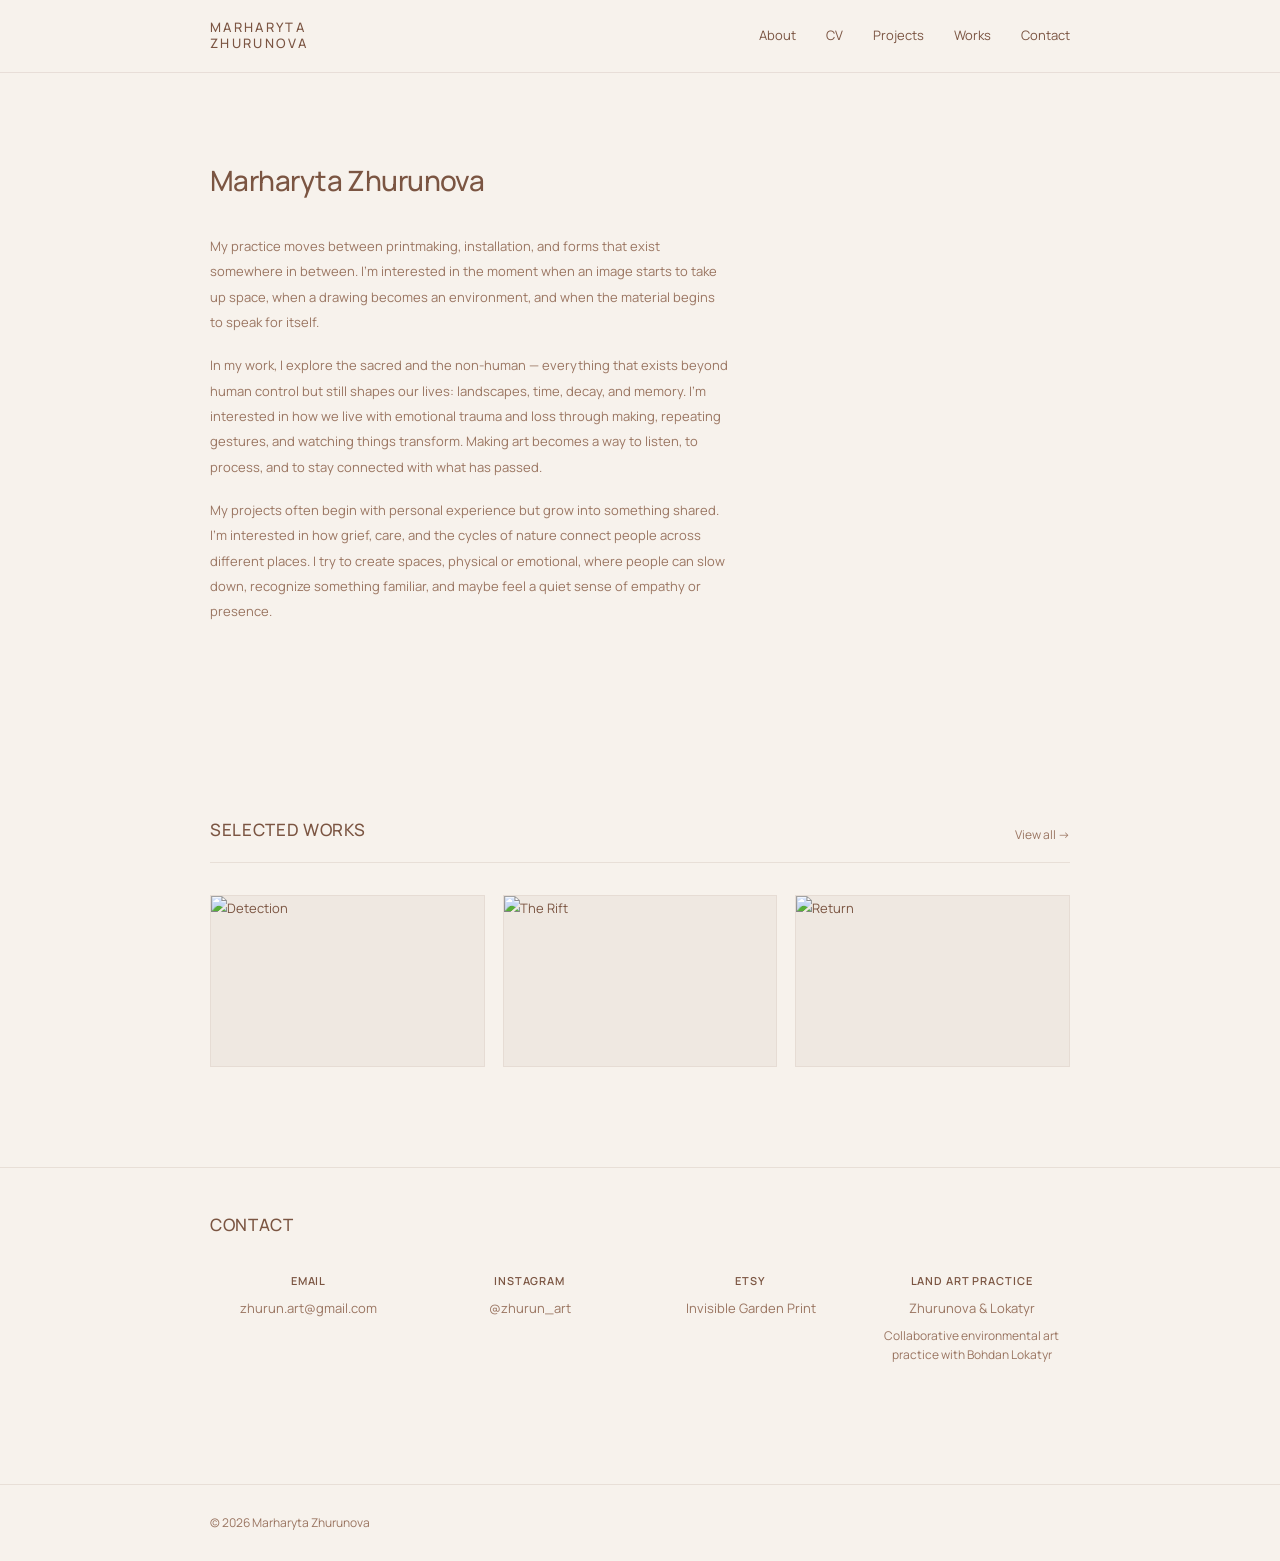
==== index.html @ 7015b807 "Update index.html" ====
<!DOCTYPE html>
<html lang="en">

<head>

    <meta charset="UTF-8">
    <meta name="viewport" content="width=device-width, initial-scale=1.0">

    <title>Marharyta Zhurunova</title>

    <meta name="description"
        content="Portfolio of Ukrainian artist Marharyta Zhurunova. Printmaking.">

    <link rel="preconnect" href="https://fonts.googleapis.com">

    <link rel="preconnect" href="https://fonts.gstatic.com" crossorigin>

    <link href="https://fonts.googleapis.com/css2?family=Cormorant+Garamond:wght@300;400;500;600&family=Manrope:wght@300;400;500;600&display=swap"
        rel="stylesheet">
<link rel="apple-touch-icon" sizes="180x180" href="apple-touch-icon.png">
<link rel="icon" type="image/png" sizes="32x32" href="favicon-32x32.png">
<link rel="icon" type="image/png" sizes="16x16" href="favicon-16x16.png">
<link rel="icon" href="favicon.ico">
<link rel="manifest" href="site.webmanifest">
    <link rel="stylesheet" href="assets/css/style.css">

</head>

<body>


<header class="site-header">

    <div class="container header-container">

        <a href="index.html" class="logo">
            <span class="logo-name">
                MARHARYTA<br>
                ZHURUNOVA
            </span>
        </a>

        <nav class="navigation">

            <a href="index.html" class="nav-link">About</a>
            <a href="cv.html" class="nav-link">CV</a>
            <a href="portfolio.html" class="nav-link">Projects</a>
            <a href="works.html" class="nav-link">Works</a>
            <a href="index.html#contact" class="nav-link">Contact</a>

        </nav>

    </div>

</header>





<main>




<section class="hero">

    <div class="container">

        <div class="hero-content narrow">

            <h1>Marharyta Zhurunova</h1>

            <p>
                My practice moves between printmaking, installation, and forms that exist somewhere in between. I’m interested in the moment when an image starts to take up space, when a drawing becomes an environment, and when the material begins to speak for itself.
            </p>

            <p>
                In my work, I explore the sacred and the non-human — everything that exists beyond human control but still shapes our lives: landscapes, time, decay, and memory. I’m interested in how we live with emotional trauma and loss through making, repeating gestures, and watching things transform. Making art becomes a way to listen, to process, and to stay connected with what has passed.
            </p>

            <p>
                My projects often begin with personal experience but grow into something shared. I’m interested in how grief, care, and the cycles of nature connect people across different places. I try to create spaces, physical or emotional, where people can slow down, recognize something familiar, and maybe feel a quiet sense of empathy or presence.
            </p>

        </div>

    </div>

</section>





<section class="selected-works">

<div class="container">

<div class="section-title">

<h2>

Selected Works

</h2>

<a href="portfolio.html">

View all →

</a>

</div>




<div class="works-grid">

    <a href="projects/detection.html" class="work-card">

        <img src="assets/images/projects/detection/cover.jpg" alt="Detection">

        <div class="overlay">

            <h3>Detection</h3>

            <span>2024</span>

        </div>

    </a>

    <a href="projects/rift.html" class="work-card">

        <img src="assets/images/projects/rift/cover.jpg" alt="The Rift">

        <div class="overlay">

            <h3>The Rift</h3>

            <span>2022</span>

        </div>

    </a>

    <a href="projects/return.html" class="work-card">

        <img src="assets/images/projects/return/cover.jpg" alt="Return">

        <div class="overlay">

            <h3>Return</h3>

            <span>2019</span>

        </div>

    </a>

</div>

</section>





<section id="contact" class="contact">

    <div class="container">

        <h2>Contact</h2>

        <div class="contact-grid">

            <div>

                <h3>Email</h3>

                <a href="mailto:zhurun.art@gmail.com">
                    zhurun.art@gmail.com
                </a>

            </div>

            <div>

                <h3>Instagram</h3>

                <a href="https://instagram.com/zhurun_art"
                   target="_blank"
                   rel="noopener">
                    @zhurun_art
                </a>

            </div>

            <div>

                <h3>Etsy</h3>

                <a href="https://invisiblegardenprint.etsy.com"
                   target="_blank"
                   rel="noopener">
                    Invisible Garden Print
                </a>

            </div>

            <div>

                <h3>Land art practice</h3>

                <a href="https://zhurlok.com"
                   target="_blank"
                   rel="noopener">
                    Zhurunova & Lokatyr
                </a>

                <p class="contact-note">
                    Collaborative environmental art practice with Bohdan Lokatyr
                </p>

            </div>

        </div>

    </div>

</section>





</main>





<footer>

<div class="container footer-container">

<p>

© 2026 Marharyta Zhurunova

</p>

</div>

</footer>





<script src="assets/js/main.js"></script>

</body>

</html>
---- assets/css/style.css ----
/* ===========================================================
   MARHARYTA ZHURUNOVA
   PART 1
   RESET / TYPOGRAPHY / HEADER / INTRO
=========================================================== */


/* ================= VARIABLES ================= */

:root{

    --bg:#F7F2EC;

    --surface:#F1EAE3;

    --text:#7B5542;

    --text-light:#9A7561;

    --line:rgba(123,85,66,.12);

    --container:860px;

    --text-width:560px;

    --transition:.25s ease;

}



/* ================= RESET ================= */

*{

    margin:0;

    padding:0;

    box-sizing:border-box;

}

html{

    scroll-behavior:smooth;

}

body{

    background:var(--bg);

    color:var(--text);

    font-family:"Manrope",sans-serif;

    font-size:13px;

    font-weight:400;

    line-height:1.95;

    -webkit-font-smoothing:antialiased;

    text-rendering:optimizeLegibility;

}

img{

    display:block;

    width:100%;

}

a{

    color:inherit;

    text-decoration:none;

    transition:var(--transition);

}

a:hover{

    opacity:.75;

}

::selection{

    background:#c6ab98;

    color:white;

}



/* ================= LAYOUT ================= */

.container{

    width:min(92%,var(--container));

    margin:auto;

}

.narrow{

    max-width:var(--text-width);

}



/* ================= TYPOGRAPHY ================= */

h1,

h2,

h3,

h4{

    font-family:"Manrope",sans-serif;

    font-weight:500;

    color:var(--text);

}

h1{

    font-size:28px;

    line-height:1.25;

    letter-spacing:-.02em;

    margin-bottom:32px;

}

h2{

    font-size:17px;

    font-weight:500;

    letter-spacing:.04em;

    text-transform:uppercase;

    margin-bottom:26px;

}

h3{

    font-size:14px;

    font-weight:500;

    margin-bottom:10px;

}

p{

    color:var(--text-light);

    margin-bottom:18px;

    max-width:560px;

}



/* ================= HEADER ================= */

.site-header{

    position:sticky;

    top:0;

    z-index:100;

    background:rgba(247,242,236,.95);

    backdrop-filter:blur(10px);

    border-bottom:1px solid var(--line);

}

.header-container{

    display:flex;

    justify-content:space-between;

    align-items:center;

    height:72px;

}

.logo{

    display:flex;

    flex-direction:column;

    justify-content:center;

    font-size:13px;

    font-weight:500;

    line-height:1.2;

    letter-spacing:.18em;

    text-transform:uppercase;

    color:var(--text);

}

.navigation{

    display:flex;

    gap:30px;

}

.navigation a{

    position:relative;

    font-size:13px;

    color:var(--text);

}

.navigation a.active::after{

    content:"";

    position:absolute;

    left:0;

    bottom:-8px;

    width:100%;

    height:1px;

    background:var(--text);

}



/* ================= INTRO ================= */

.hero{

    padding:90px 0 80px;

}

.hero-content{

    max-width:560px;

}

.hero-content h1{

    margin-bottom:36px;

}

.hero-content p{

    max-width:520px;

}



/* ================= SECTION TITLE ================= */

.section-title{

    display:flex;

    justify-content:space-between;

    align-items:flex-end;

    border-bottom:1px solid var(--line);

    padding-bottom:16px;

    margin-bottom:32px;

}

.section-title h2{

    margin:0;

}

.section-title a{

    font-size:12px;

    color:var(--text-light);

}

.section-title a:hover{

    color:var(--text);

}



/* ================= SPACING ================= */

section{

    margin-bottom:90px;

}
/* ===========================================================
   PART 2
   PORTFOLIO / PROJECTS / GALLERY
=========================================================== */



/* =========================
   SELECTED WORKS
========================= */

.selected-works{

    margin-bottom:100px;

}

.works-grid{

    display:grid;

    grid-template-columns:repeat(3,1fr);

    gap:18px;

}

.work-card{

    position:relative;

    display:block;

    overflow:hidden;

    background:#ece5de;

    border:1px solid rgba(123,85,66,.08);

}

.work-card img{

    width:100%;

    aspect-ratio:16/10;

    object-fit:cover;

    transition:.35s ease;

}

.work-card:hover img{

    transform:scale(1.015);

}



/* =========================
   HOVER
========================= */

.overlay{

    position:absolute;

    inset:0;

    background:rgba(247,242,236,.82);

    display:flex;

    flex-direction:column;

    justify-content:center;

    align-items:center;

    opacity:0;

    transition:.25s ease;

}

.work-card:hover .overlay{

    opacity:1;

}

.overlay h3{

    font-size:15px;

    font-weight:500;

    color:var(--text);

    margin-bottom:6px;

    letter-spacing:.02em;

}

.overlay span{

    font-size:11px;

    color:var(--text-light);

    letter-spacing:.12em;

    text-transform:uppercase;

}



/* =========================
   PORTFOLIO PAGE
========================= */

.portfolio{

    padding-top:20px;

}

.portfolio-grid{

    display:grid;

    grid-template-columns:repeat(2,1fr);

    gap:18px;

}



/* =========================
   PROJECT
========================= */

.project{

    padding-top:20px;

}

.project-header{

    max-width:560px;

    margin:0 auto 34px;

}

.project-text{

    max-width:560px;

    margin:0 auto 60px;

}

.project-title{

    font-size:24px;

    font-weight:500;

    margin-bottom:8px;

}

.project-year{

    font-size:12px;

    color:var(--text-light);

    margin-bottom:24px;

}

.project-description{

    color:var(--text-light);

}



/* =========================
   COVER IMAGE
========================= */

.project-cover{

    max-width:860px;

    margin:0 auto 50px;

}

.project-cover img{

    width:100%;

    display:block;

}



/* =========================
   GALLERY
========================= */

.gallery{

    display:grid;

    grid-template-columns:repeat(3,1fr);

    gap:14px;

}

.gallery img{

    width:100%;

    aspect-ratio:4/3;

    object-fit:cover;

    cursor:pointer;

    transition:.2s ease;

}

.gallery img:hover{

    opacity:.78;

}



/* =========================
   LIGHTBOX
========================= */

.lightbox{

    position:fixed;

    inset:0;

    background:rgba(255,252,248,.96);

    display:flex;

    justify-content:center;

    align-items:center;

    opacity:0;

    visibility:hidden;

    transition:.25s ease;

    z-index:999;

}

.lightbox.active{

    opacity:1;

    visibility:visible;

}

.lightbox img{

    max-width:90vw;

    max-height:90vh;

    object-fit:contain;

}

.lightbox-close{

    position:absolute;

    top:28px;

    right:34px;

    font-size:26px;

    font-weight:300;

    color:var(--text);

    cursor:pointer;

}

.lightbox-prev,

.lightbox-next{

    position:absolute;

    top:50%;

    transform:translateY(-50%);

    width:42px;

    height:42px;

    display:flex;

    justify-content:center;

    align-items:center;

    cursor:pointer;

    color:var(--text);

    font-size:22px;

    user-select:none;

}

.lightbox-prev{

    left:24px;

}

.lightbox-next{

    right:24px;

}
/* ===========================================================
   PART 3
   CONTACT / CV / FOOTER / RESPONSIVE
=========================================================== */


/* =========================
   CONTACT
========================= */

.contact{

    border-top:1px solid var(--line);

    padding:40px 0 30px;

}

.contact .container{

    max-width:860px;

}

.contact h2{

    margin-bottom:28px;

    text-align:left;

}

.contact-grid{

    display:grid;

    grid-template-columns:repeat(4,1fr);

    gap:24px;

    align-items:start;

}

.contact-grid > div{

    display:flex;

    flex-direction:column;

    align-items:center;

    text-align:center;

}

.contact h3{

    font-size:11px;

    font-weight:600;

    text-transform:uppercase;

    letter-spacing:.08em;

    margin-bottom:8px;

    color:var(--text);

}

.contact a{

    display:block;

    color:var(--text-light);

    font-size:13px;

    line-height:1.45;

}

.contact a:hover{

    color:var(--text);

}

.contact-note{

    margin-top:4px;

    font-size:11px;

    line-height:1.45;

    color:var(--text-light);

    max-width:180px;

}

/* =========================
   CV
========================= */

.cv{

    padding-top:20px;

}

.cv .container{

    max-width:560px;

}

.cv h1{

    margin-bottom:42px;

}

.cv h2{

    margin-top:58px;

    margin-bottom:18px;

}

.cv p{

    margin-bottom:18px;

}

.cv ul{

    list-style:none;

    margin:0;

    padding:0;

}

.cv li{

    padding:11px 0;

    border-bottom:1px solid rgba(123,85,66,.08);

    color:var(--text-light);

}

.cv strong{

    color:var(--text);

    font-weight:600;

}



/* =========================
   FOOTER
========================= */

footer{

    margin-top:90px;

    border-top:1px solid var(--line);

}

.footer-container{

    display:flex;

    justify-content:space-between;

    align-items:center;

    padding:26px 0;

}

.footer-container p{

    margin:0;

    font-size:12px;

    color:var(--text-light);

}



/* =========================
   ANIMATION
========================= */

.hero,

.selected-works,

.portfolio,

.project,

.cv,

.contact{

    animation:fade .35s ease;

}

@keyframes fade{

    from{

        opacity:0;

        transform:translateY(8px);

    }

    to{

        opacity:1;

        transform:none;

    }

}



/* =========================
   FORM ELEMENTS
========================= */

input,

textarea,

button{

    font:inherit;

}

button{

    cursor:pointer;

}



/* =========================
   MOBILE
========================= */

@media (max-width:900px){

.container{

    width:92%;

}



/* ---------- header ---------- */

.site-header{

    position:relative;

}

.header-container{

    flex-direction:column;

    align-items:flex-start;

    justify-content:center;

    height:auto;

    padding:24px 0;

    gap:18px;

}

.navigation{

    gap:20px;

    flex-wrap:wrap;

}



/* ---------- intro ---------- */

.hero{

    padding:55px 0;

}

.hero-content{

    max-width:100%;

}



/* ---------- works ---------- */

.works-grid{

    grid-template-columns:1fr;

    gap:16px;

}

.portfolio-grid{

    grid-template-columns:1fr;

}



/* ---------- gallery ---------- */

.gallery{

    grid-template-columns:repeat(2,1fr);

}



/* ---------- contact ---------- */

.contact-grid{

    grid-template-columns:1fr;

    gap:34px;

}



/* ---------- typography ---------- */

h1{

    font-size:24px;

}

h2{

    font-size:16px;

}

body{

    font-size:13px;

}

}



/* =========================
   SMALL PHONES
========================= */

@media (max-width:600px){

.container{

    width:90%;

}

.navigation{

    gap:14px;

}

.navigation a{

    font-size:12px;

}

.logo{

    font-size:12px;

}

.hero{

    padding:42px 0;

}

h1{

    font-size:22px;

    margin-bottom:24px;

}

.gallery{

    grid-template-columns:1fr;

}

.footer-container{

    flex-direction:column;

    align-items:flex-start;

    gap:8px;

}

}



/* =========================
   SCROLLBAR
========================= */

::-webkit-scrollbar{

    width:8px;

}

::-webkit-scrollbar-track{

    background:#efe7df;

}

::-webkit-scrollbar-thumb{

    background:#b58d76;

}

::-webkit-scrollbar-thumb:hover{

    background:#a17860;

}

.contact-note{

    margin-top:8px;

    margin-bottom:0;

    font-size:12px;

    line-height:1.6;

    color:var(--text-light);

}
/* ===========================================================
   PORTFOLIO
=========================================================== */

.portfolio{

    padding:60px 0 40px;

}

.portfolio h1{

    margin-bottom:40px;

}

.portfolio-grid{

    display:grid;

    grid-template-columns:repeat(3,1fr);

    gap:18px;

}



/* =========================
   PROJECT CARD
========================= */

.work-card{

    position:relative;

    display:block;

    overflow:hidden;

    background:#efe8e1;

    border:1px solid rgba(123,85,66,.08);

    transition:.25s ease;

}

.work-card img{

    display:block;

    width:100%;

    aspect-ratio:16/10;

    object-fit:cover;

    transition:.35s ease;

}

.work-card:hover img{

    transform:scale(1.02);

}



/* =========================
   OVERLAY
========================= */

.overlay{

    position:absolute;

    inset:0;

    background:rgba(247,242,236,.90);

    display:flex;

    flex-direction:column;

    justify-content:center;

    align-items:center;

    text-align:center;

    padding:20px;

    opacity:0;

    transition:.25s ease;

}

.work-card:hover .overlay{

    opacity:1;

}



/* =========================
   TITLE
========================= */

.overlay h3{

    margin:0;

    font-size:15px;

    font-weight:500;

    line-height:1.35;

    color:var(--text);

}



/* =========================
   TYPE
========================= */

.project-type{

    margin:6px 0;

    font-size:11px;

    font-style:italic;

    color:var(--text-light);

}



/* =========================
   YEAR
========================= */

.overlay span{

    margin-top:4px;

    font-size:11px;

    letter-spacing:.10em;

    text-transform:uppercase;

    color:var(--text-light);

}



/* =========================
   MOBILE
========================= */

@media (max-width:900px){

.portfolio-grid{

    grid-template-columns:repeat(2,1fr);

    gap:16px;

}

}



@media (max-width:600px){

.portfolio{

    padding:40px 0;

}

.portfolio-grid{

    grid-template-columns:1fr;

    gap:14px;

}

.overlay{

    opacity:1;

    background:rgba(247,242,236,.78);

}

.overlay h3{

    font-size:14px;

}

}
.gallery-item{

display:block;

overflow:hidden;

}

.gallery-item img{

display:block;

width:100%;

aspect-ratio:16/10;

object-fit:cover;

transition:.3s;

}

.gallery-item:hover img{

transform:scale(1.02);

}

/* ===========================================================
   PROJECT PAGE
=========================================================== */

.project-page{

    padding:60px 0 80px;

}

.project-page .container{

    max-width:860px;

}



/* ---------- Cover ---------- */

.project-cover{

    width:100%;

    display:block;

    margin-bottom:42px;

}



/* ---------- Header ---------- */

.project-header{

    margin-bottom:34px;

}

.project-header h1{

    margin-bottom:8px;

}

.project-year{

    margin:0;

    font-size:12px;

    color:var(--text-light);

    text-transform:uppercase;

    letter-spacing:.08em;

}



/* ---------- Text ---------- */

.project-text{

    max-width:560px;

    margin-bottom:60px;

}

.project-text p{

    margin-bottom:20px;

}



/* ---------- Gallery ---------- */

.project-gallery{

    display:grid;

    grid-template-columns:repeat(2,1fr);

    gap:18px;

}

.gallery-item{

    display:block;

    overflow:hidden;

}
.gallery-item img{

    width:100%;

    aspect-ratio:2.6/1;

    object-fit:cover;

}
.gallery-item img{

    width:100%;

    aspect-ratio:2.6/1;

    object-fit:cover;

    transition:.25s ease;

}

.gallery-item:hover img{

    transform:scale(1.02);

}



/* ---------- GLightbox ---------- */

.glightbox-clean .gslide-description{

    display:none;

}

.glightbox-clean .gclose{

    color:white;

}

.glightbox-clean .gnext,

.glightbox-clean .gprev{

    color:white;

}



/* ---------- Mobile ---------- */

@media (max-width:900px){

.project-page{

    padding:45px 0 60px;

}

.project-gallery{

    gap:14px;

}

}



@media (max-width:700px){

.project-gallery{

    grid-template-columns:1fr;

}

.project-cover{

    margin-bottom:28px;

}

.project-header{

    margin-bottom:24px;

}

.project-text{

    margin-bottom:40px;

}

}

/* ==========================================
   WORKS PAGE
========================================== */

.works-page{

    padding:70px 0 90px;

}

.works-page h1{

    margin-bottom:40px;

}

.masonry{

    column-count:4;
    column-gap:18px;

}

.masonry-item{

    display:block;

    margin-bottom:18px;

    break-inside:avoid;

}

.masonry-item img{

    width:100%;

    display:block;

    transition:.3s ease;

}

.masonry-item:hover img{

    opacity:.9;

}

@media (max-width:1000px){

    .masonry{

        column-count:3;

    }

}

@media (max-width:700px){

    .masonry{

        column-count:2;

    }

}

@media (max-width:480px){

    .masonry{

        column-count:1;

    }

}
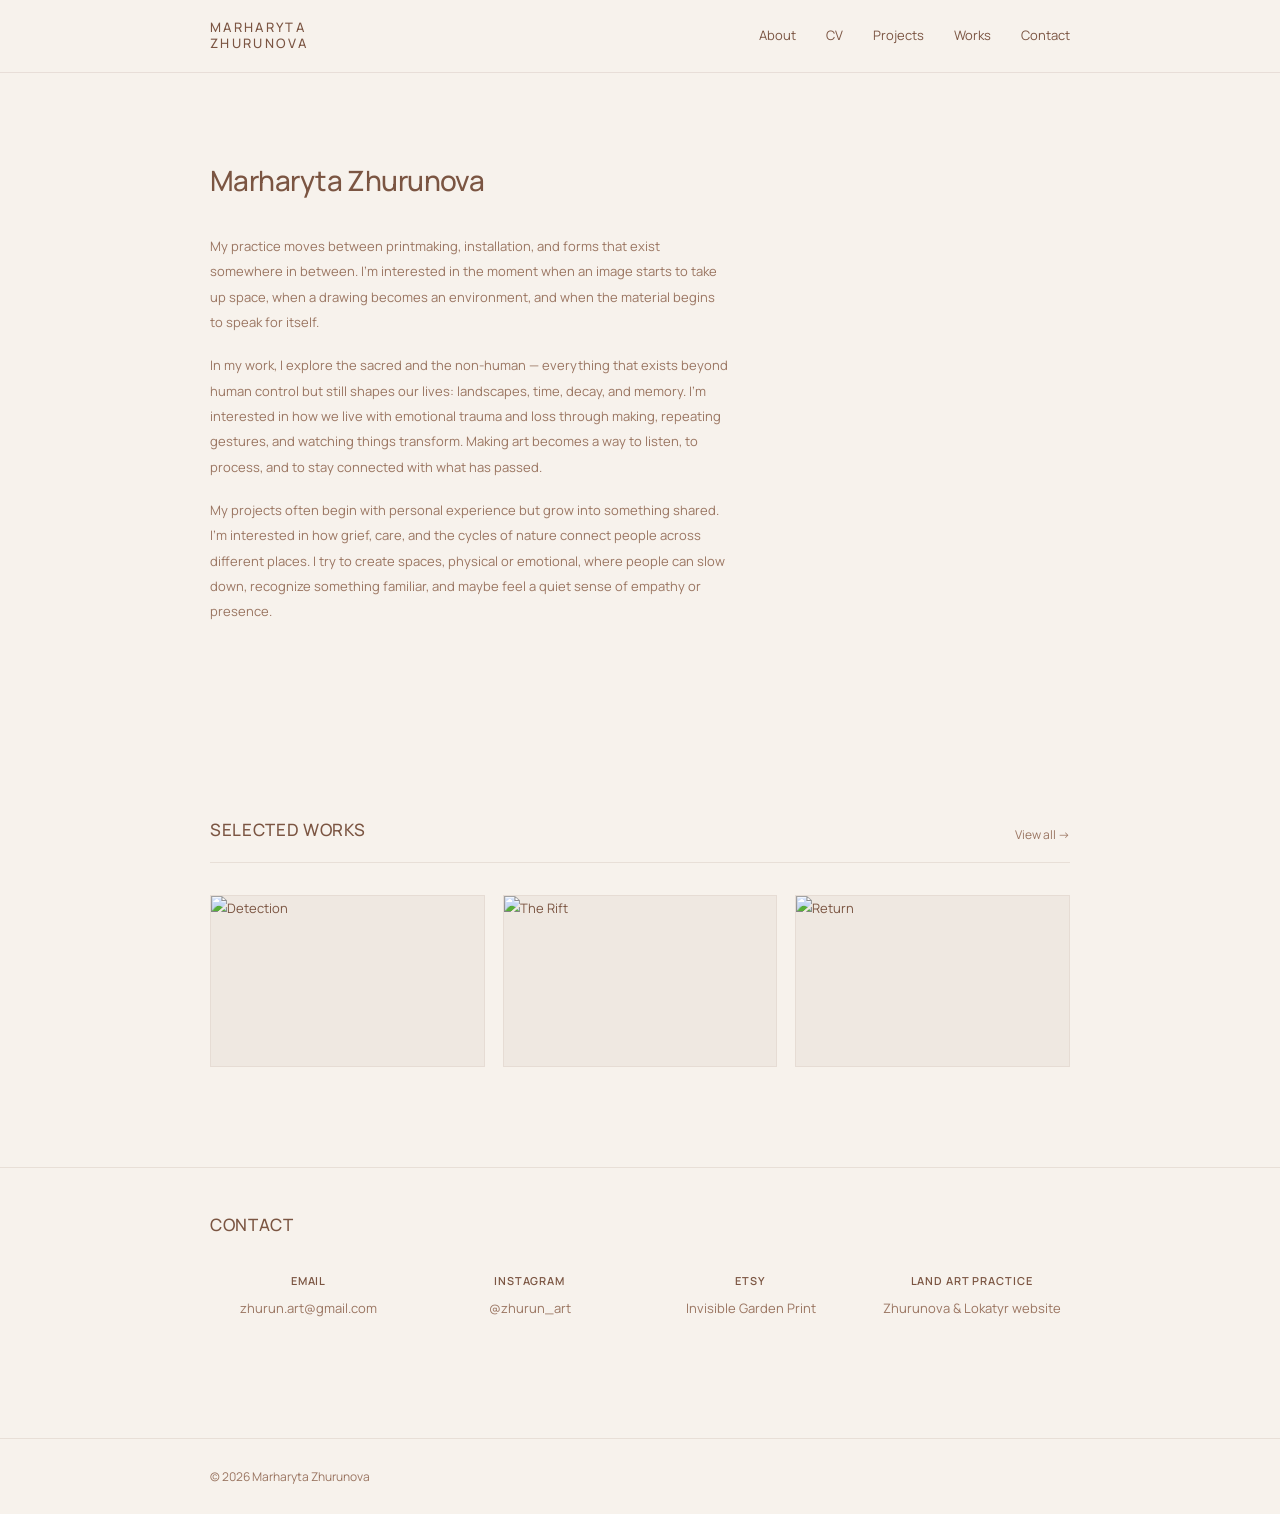
==== commit fd5fe13b: "Modify link text and remove contact note Updated link text for Zhurunova & Lokatyr and removed conta" ====
--- a/index.html
+++ b/index.html
@@ -217,12 +217,8 @@
                 <a href="https://zhurlok.com"
                    target="_blank"
                    rel="noopener">
-                    Zhurunova & Lokatyr
-                </a>
-
-                <p class="contact-note">
-                    Collaborative environmental art practice with Bohdan Lokatyr
-                </p>
+                    Zhurunova & Lokatyr website
+                </a>
 
             </div>
 
--- a/assets/css/style.css
+++ b/assets/css/style.css
@@ -1734,3 +1734,155 @@
     }
 
 }
+
+/* ===========================================================
+   CV — SAME STYLE AS BOHDAN'S CV
+=========================================================== */
+
+.cv{
+
+    padding:70px 0 90px;
+
+}
+
+.cv .container{
+
+    max-width:860px;
+
+}
+
+.cv h1{
+
+    margin-bottom:50px;
+
+}
+
+
+/* CV sections */
+
+.cv-section{
+
+    max-width:560px;
+    margin:0 auto 56px;
+
+}
+
+.cv-section h2{
+
+    font-size:16px;
+    line-height:1.4;
+
+    margin-bottom:26px;
+
+}
+
+
+/* Lists */
+
+.cv-section ul{
+
+    list-style:disc;
+
+    padding-left:18px;
+
+    margin:0;
+
+}
+
+.cv-section li{
+
+    margin-bottom:10px;
+
+    padding:0;
+
+    border:none;
+
+    color:var(--text-light);
+
+    line-height:1.8;
+
+}
+
+
+/* Education / other entries */
+
+.cv-section li:last-child{
+
+    margin-bottom:0;
+
+}
+
+
+/* If CV has plain paragraphs */
+
+.cv-section p{
+
+    margin-bottom:12px;
+
+}
+
+
+/* Mobile */
+
+@media (max-width:640px){
+
+    .cv-section{
+
+        max-width:100%;
+
+    }
+
+}
+
+/* ===========================================================
+   WORKS — GLIGHTBOX DESCRIPTION
+=========================================================== */
+
+/* Source descriptions are hidden on the page */
+.glightbox-desc {
+    display: none !important;
+}
+
+/* Hide GLightbox title completely */
+.gslide-title {
+    display: none !important;
+}
+
+/* Description panel */
+.gslide-description {
+    display: block !important;
+    background: rgba(0, 0, 0, 0.72) !important;
+    color: #fff !important;
+    padding: 14px 20px !important;
+    box-sizing: border-box !important;
+    margin: 0 auto !important;
+    font-family: "Manrope", sans-serif !important;
+    font-size: 12px !important;
+    line-height: 1.5 !important;
+}
+
+/* Text inside description */
+.gslide-description p {
+    margin: 2px 0 !important;
+    color: rgba(255,255,255,0.85) !important;
+}
+
+/* Link */
+.gslide-description a {
+    color: #fff !important;
+    text-decoration: underline !important;
+}
+
+/* Make description width equal to image width */
+.gslide-inner-content {
+    display: flex !important;
+    flex-direction: column !important;
+}
+
+.gslide-media {
+    margin-bottom: 0 !important;
+}
+
+.gslide-description {
+    width: 100% !important;
+}
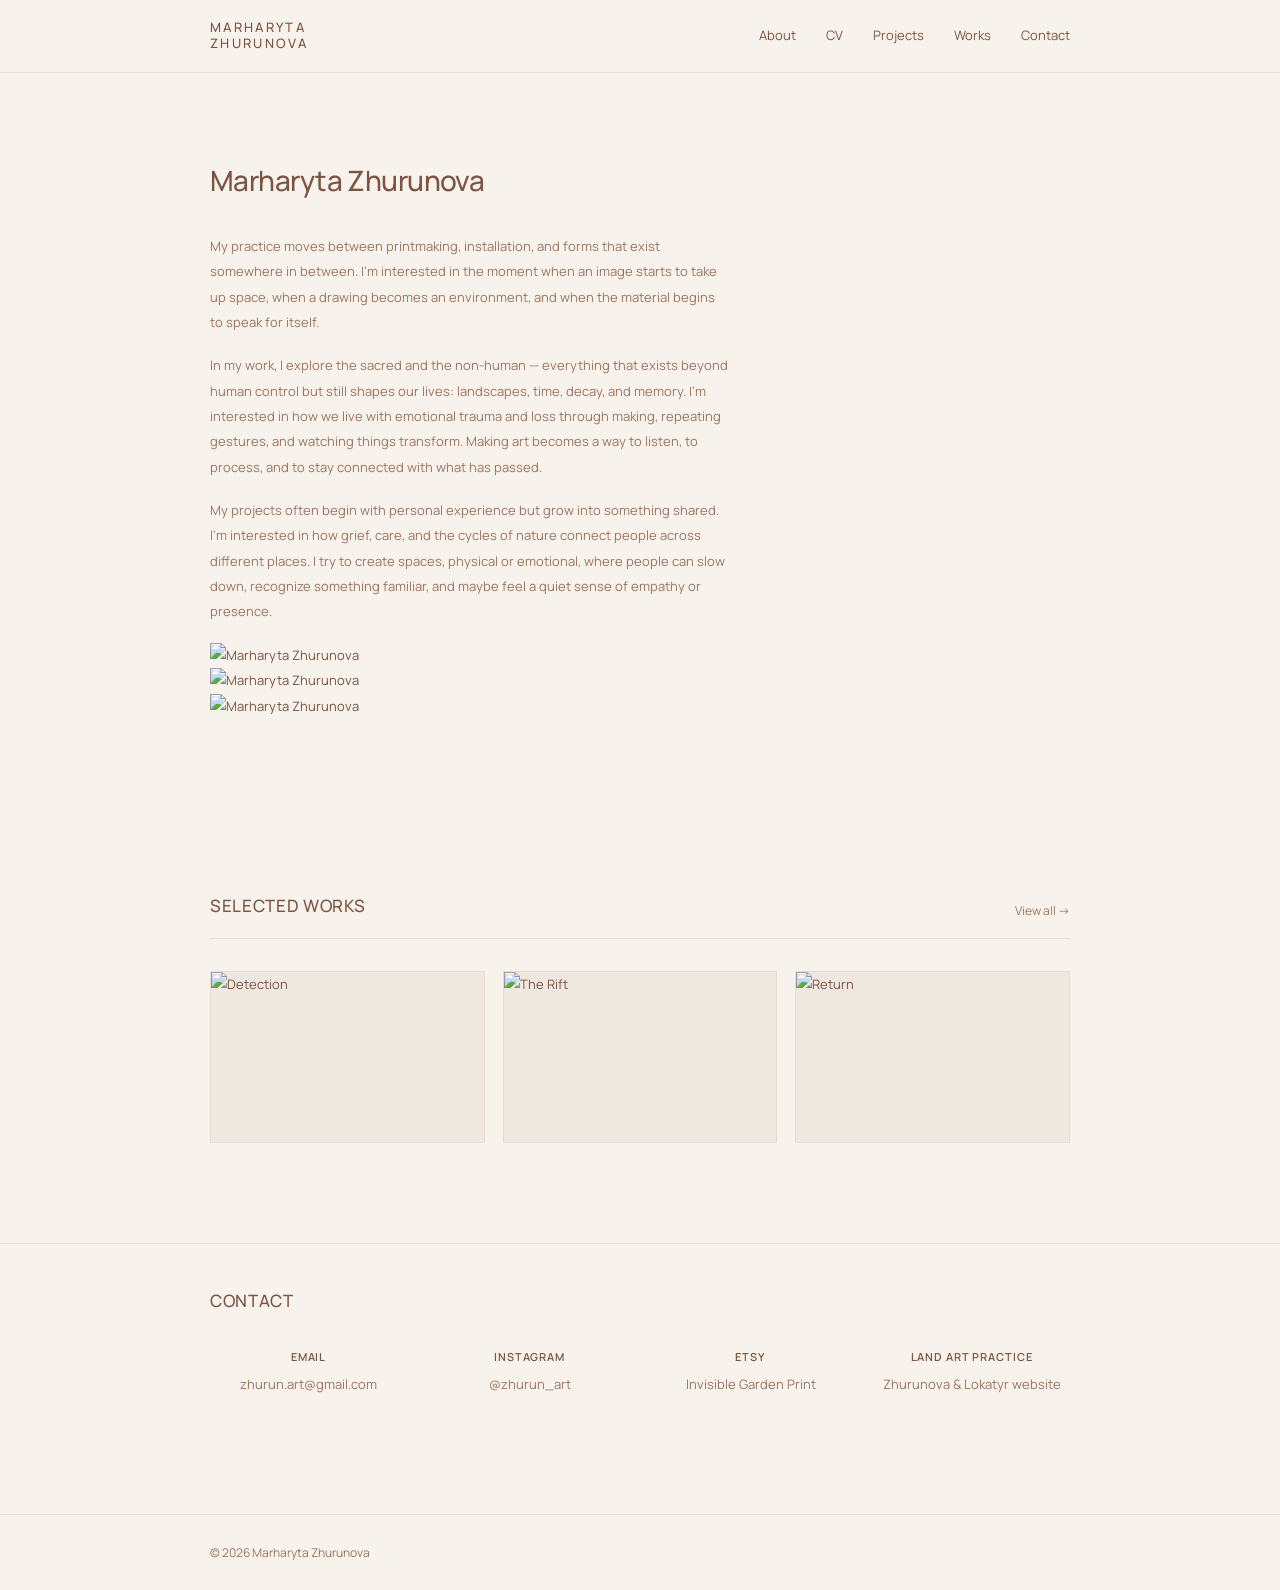
==== commit 9434c23d: "Update index.html" ====
--- a/index.html
+++ b/index.html
@@ -84,7 +84,24 @@
             </p>
 
         </div>
-
+<div class="artist-photos">
+
+    <img
+        src="assets/images/artist/photo1.jpg"
+        alt="Marharyta Zhurunova"
+    >
+
+    <img
+        src="assets/images/artist/photo2.jpg"
+        alt="Marharyta Zhurunova"
+    >
+
+    <img
+        src="assets/images/artist/photo3.jpg"
+        alt="Marharyta Zhurunova"
+    >
+
+</div>
     </div>
 
 </section>
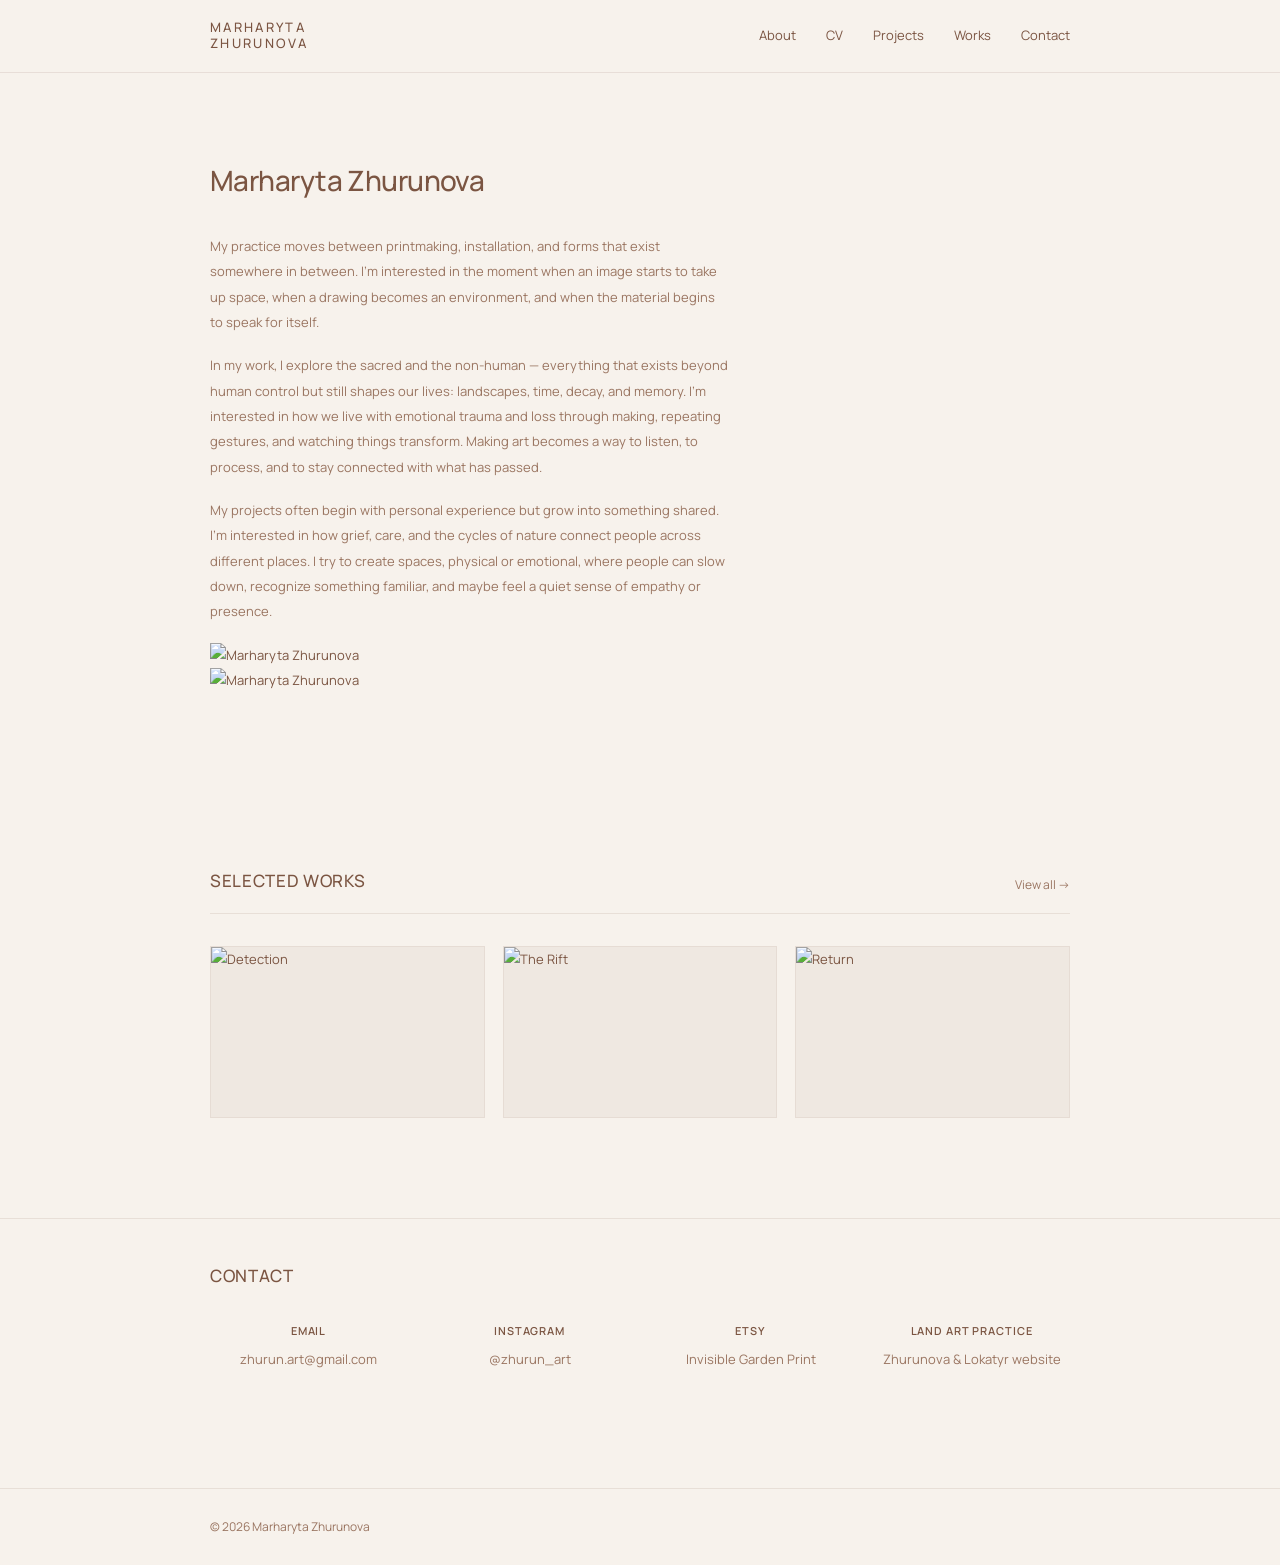
==== commit cb1fcdb3: "Update index.html" ====
--- a/index.html
+++ b/index.html
@@ -92,12 +92,7 @@
     >
 
     <img
-        src="assets/images/artist/photo2.jpg"
-        alt="Marharyta Zhurunova"
-    >
-
-    <img
-        src="assets/images/artist/photo3.jpg"
+        src="assets/images/artist/photo2.jpeg"
         alt="Marharyta Zhurunova"
     >
 
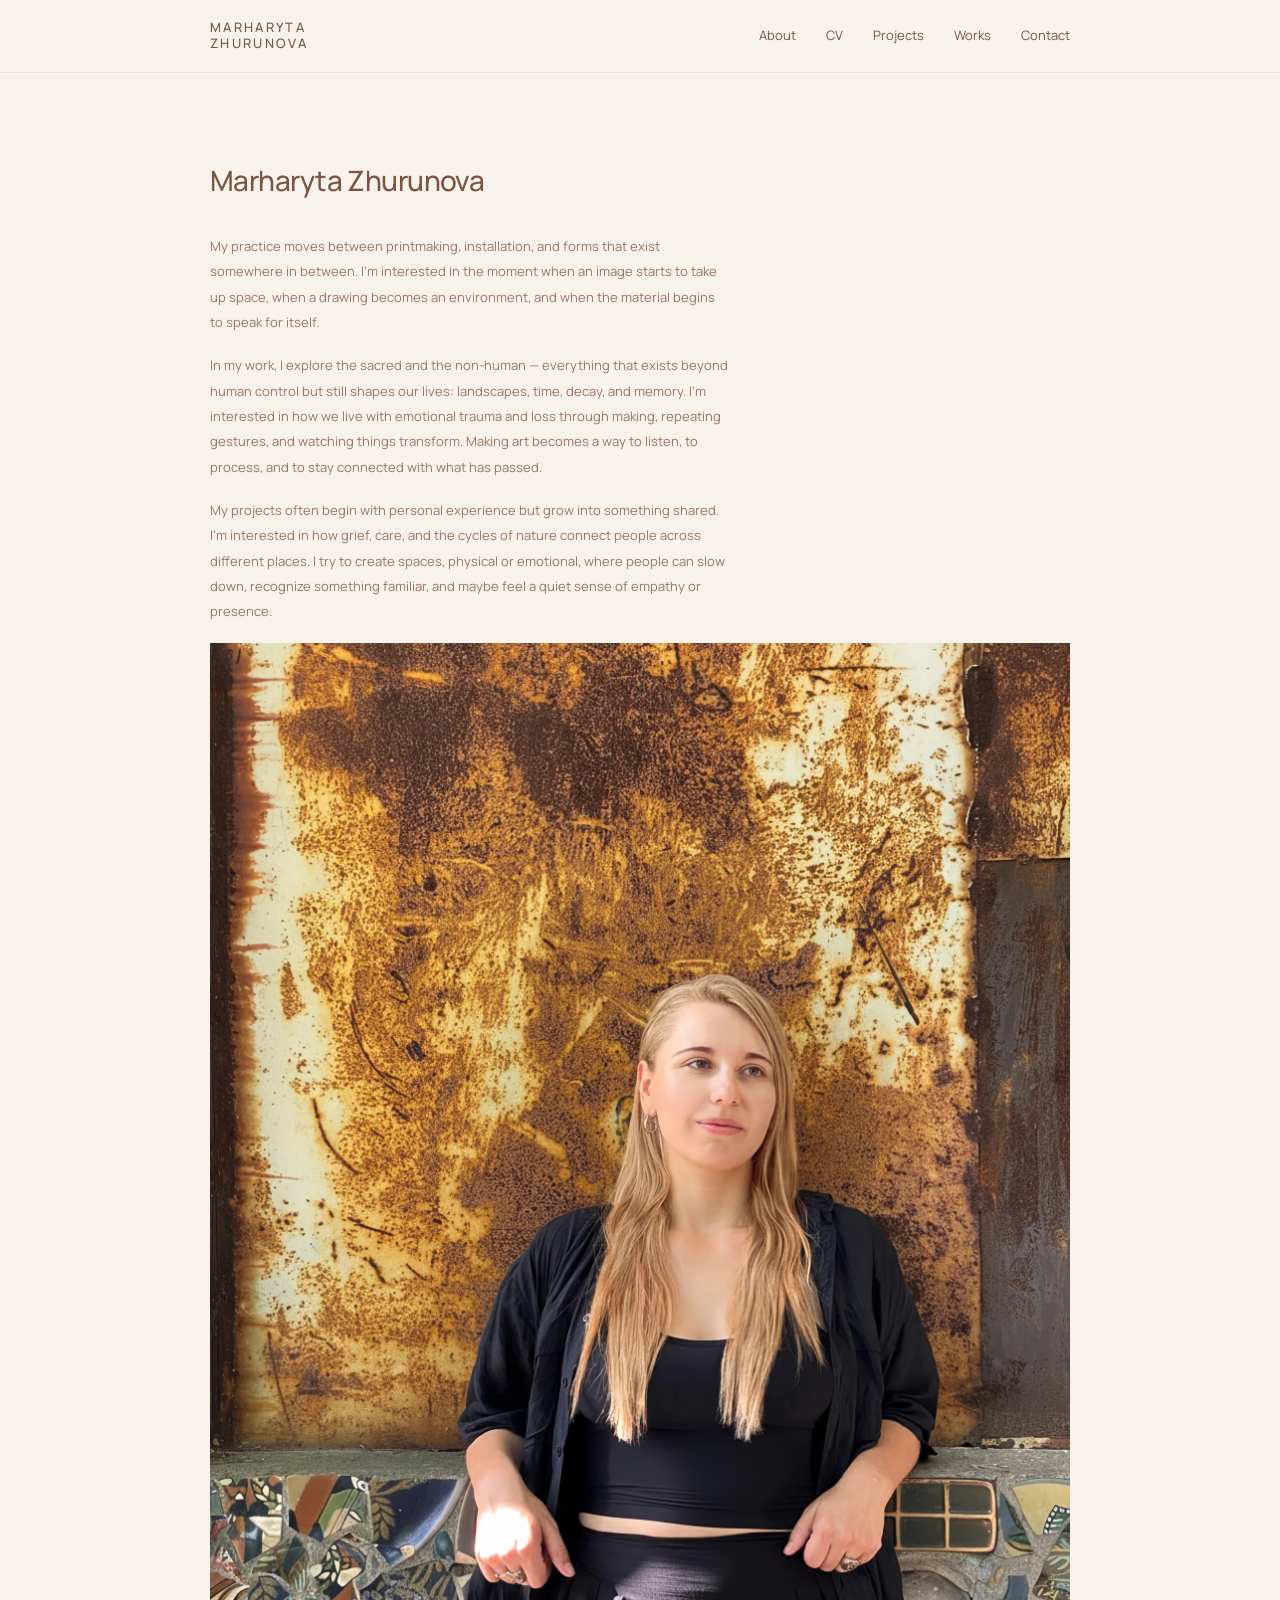
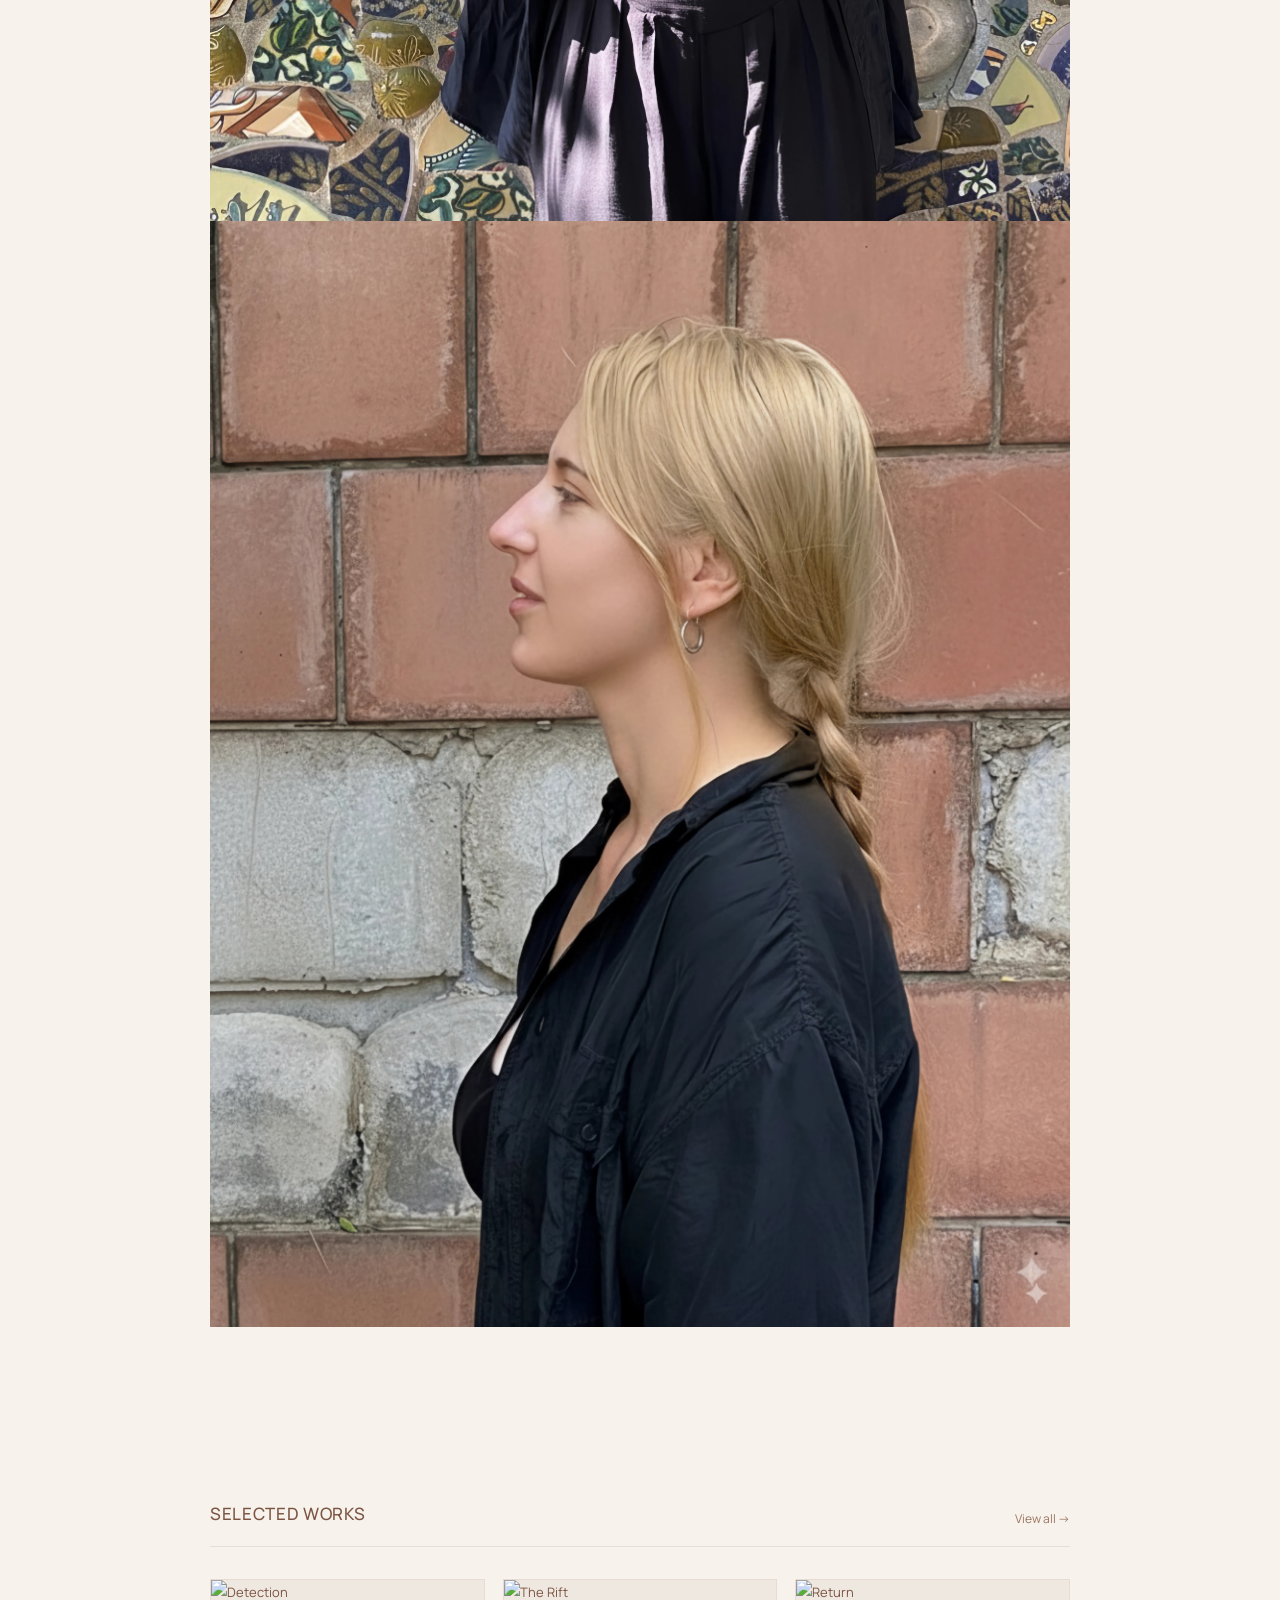
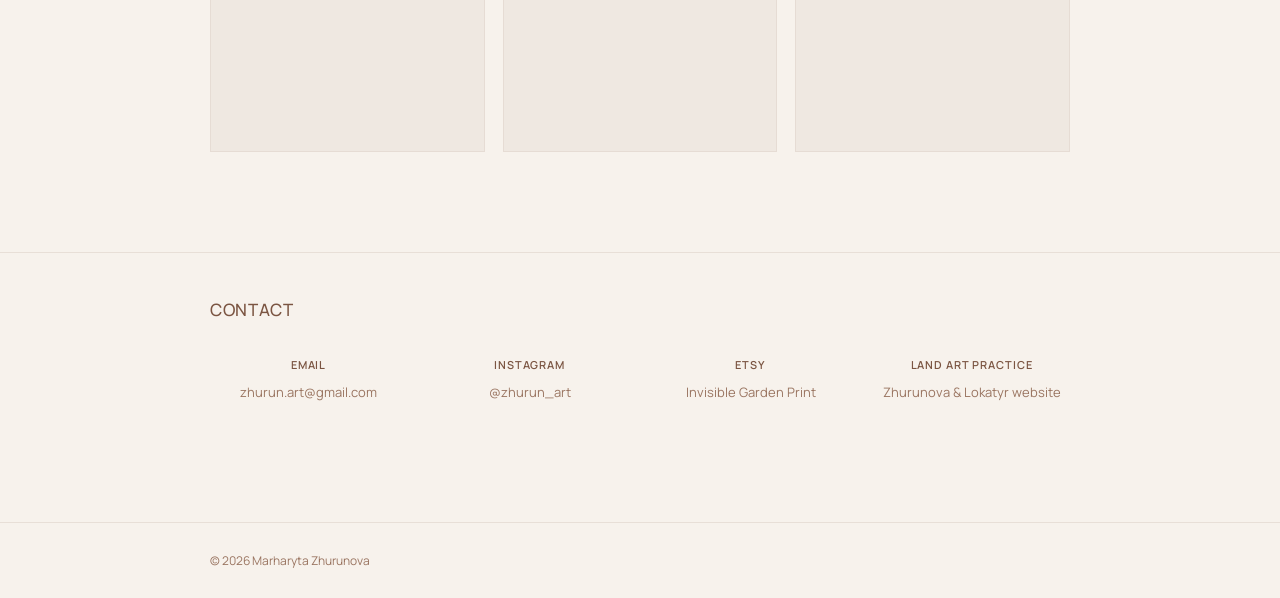
==== commit 9fd844d6: "Update index.html" ====
--- a/index.html
+++ b/index.html
@@ -87,12 +87,12 @@
 <div class="artist-photos">
 
     <img
-        src="assets/images/artist/photo1.jpg"
+        src="assets/artist/photo1.jpg"
         alt="Marharyta Zhurunova"
     >
 
     <img
-        src="assets/images/artist/photo2.jpeg"
+        src="assets/artist/photo2.jpeg"
         alt="Marharyta Zhurunova"
     >
 
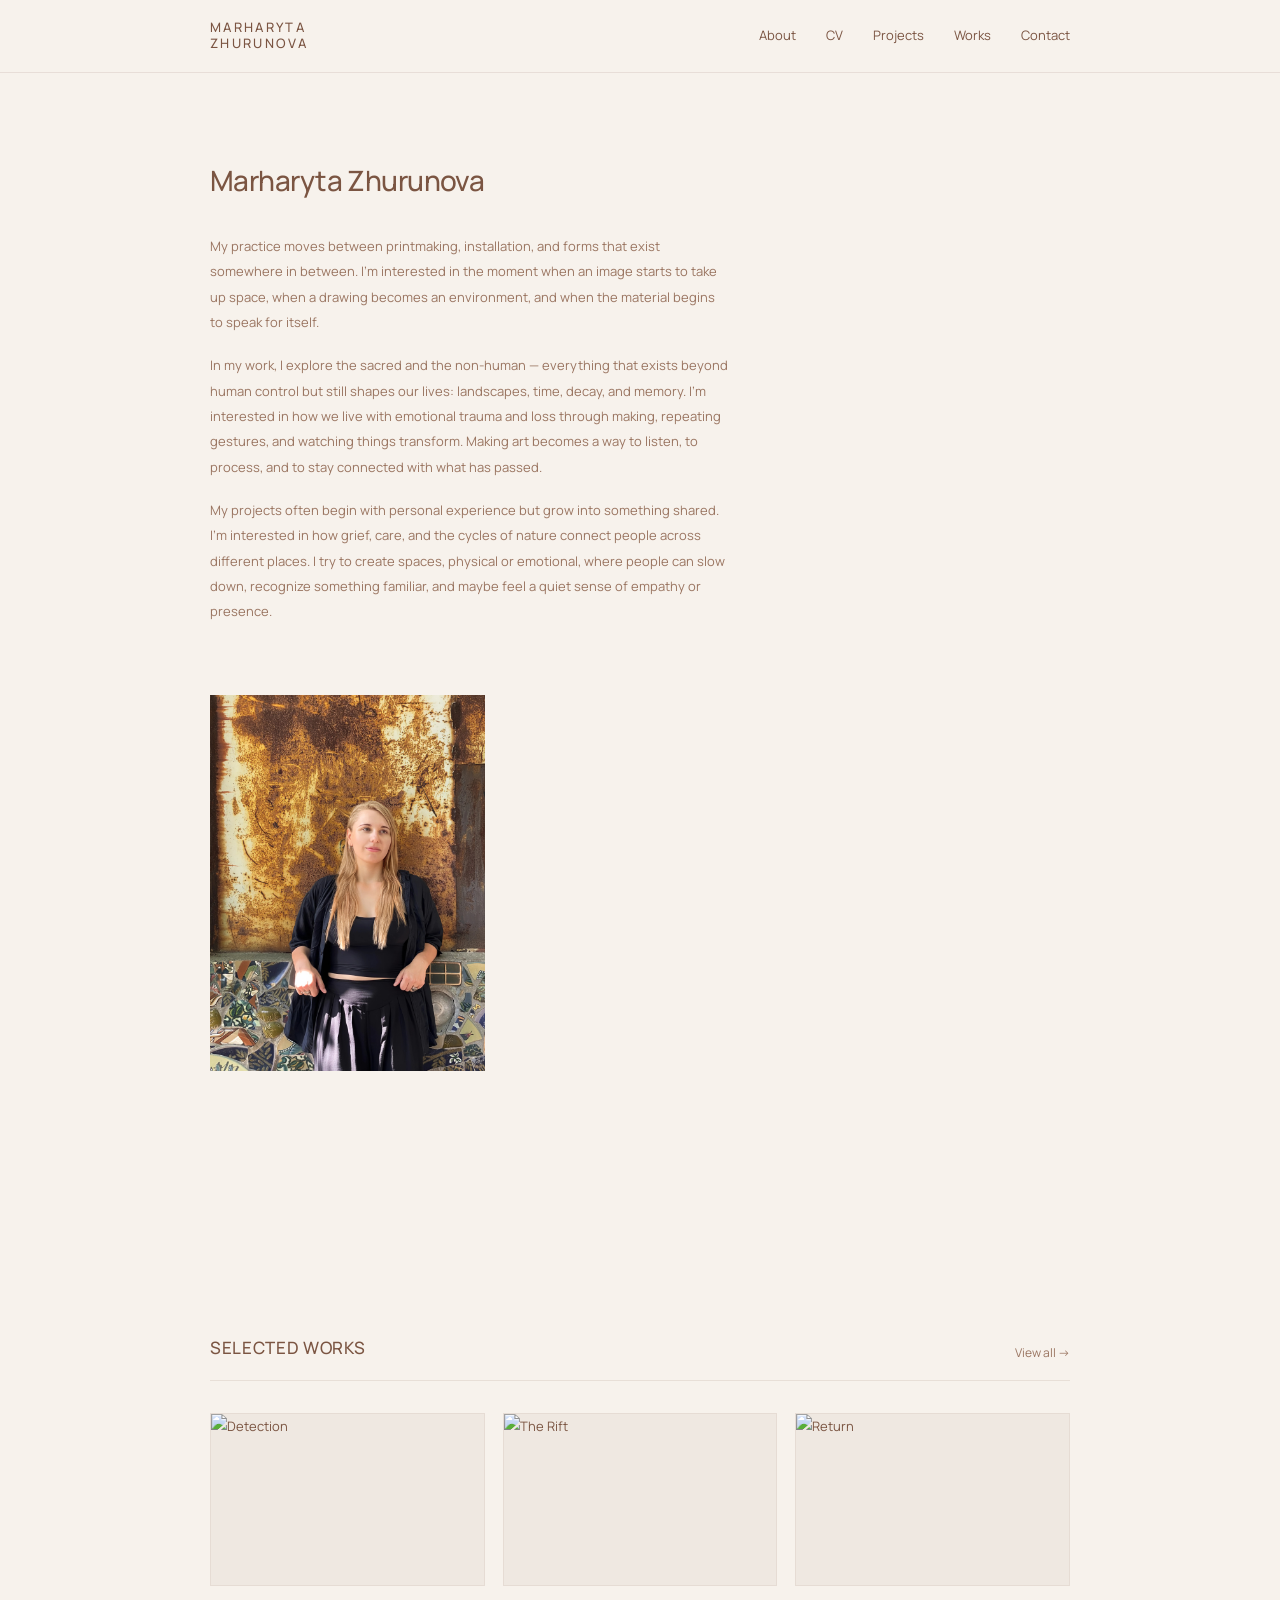
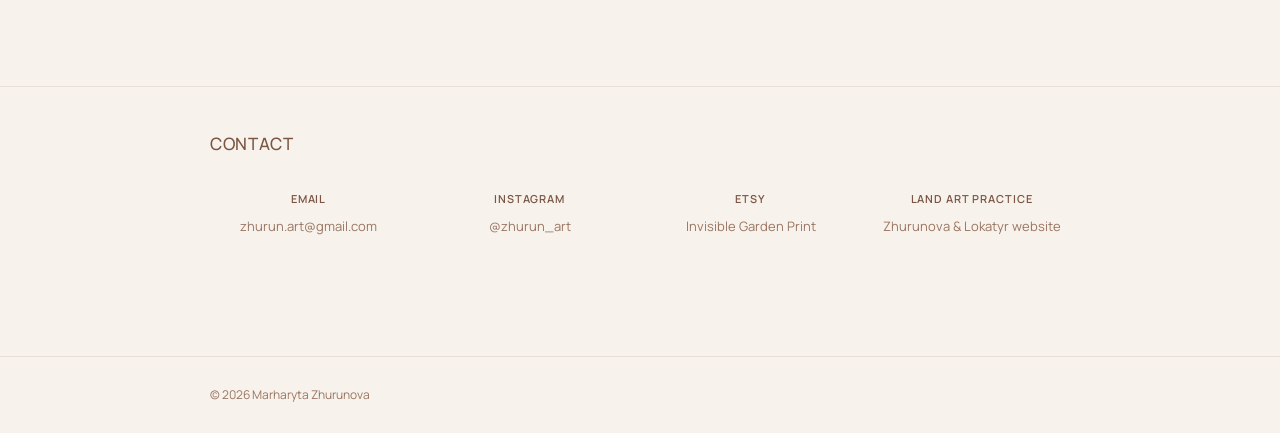
==== commit f9cbe922: "Update index.html" ====
--- a/index.html
+++ b/index.html
@@ -91,20 +91,10 @@
         alt="Marharyta Zhurunova"
     >
 
-    <img
-        src="assets/artist/photo2.jpeg"
-        alt="Marharyta Zhurunova"
-    >
-
 </div>
     </div>
 
 </section>
-
-
-
-
-
 <section class="selected-works">
 
 <div class="container">
--- a/assets/css/style.css
+++ b/assets/css/style.css
@@ -1886,3 +1886,37 @@
 .gslide-description {
     width: 100% !important;
 }
+
+
+/* ===========================================================
+   ARTIST PHOTOS
+=========================================================== */
+
+.artist-photos {
+    display: grid;
+    grid-template-columns: repeat(3, 1fr);
+    gap: 18px;
+    margin-top: 70px;
+    margin-bottom: 90px;
+}
+
+.artist-photos img {
+    display: block;
+    width: 100%;
+    height: auto;
+    object-fit: cover;
+}
+
+
+/* MOBILE */
+
+@media (max-width: 700px) {
+
+    .artist-photos {
+        grid-template-columns: 1fr;
+        gap: 16px;
+        margin-top: 50px;
+        margin-bottom: 60px;
+    }
+
+}
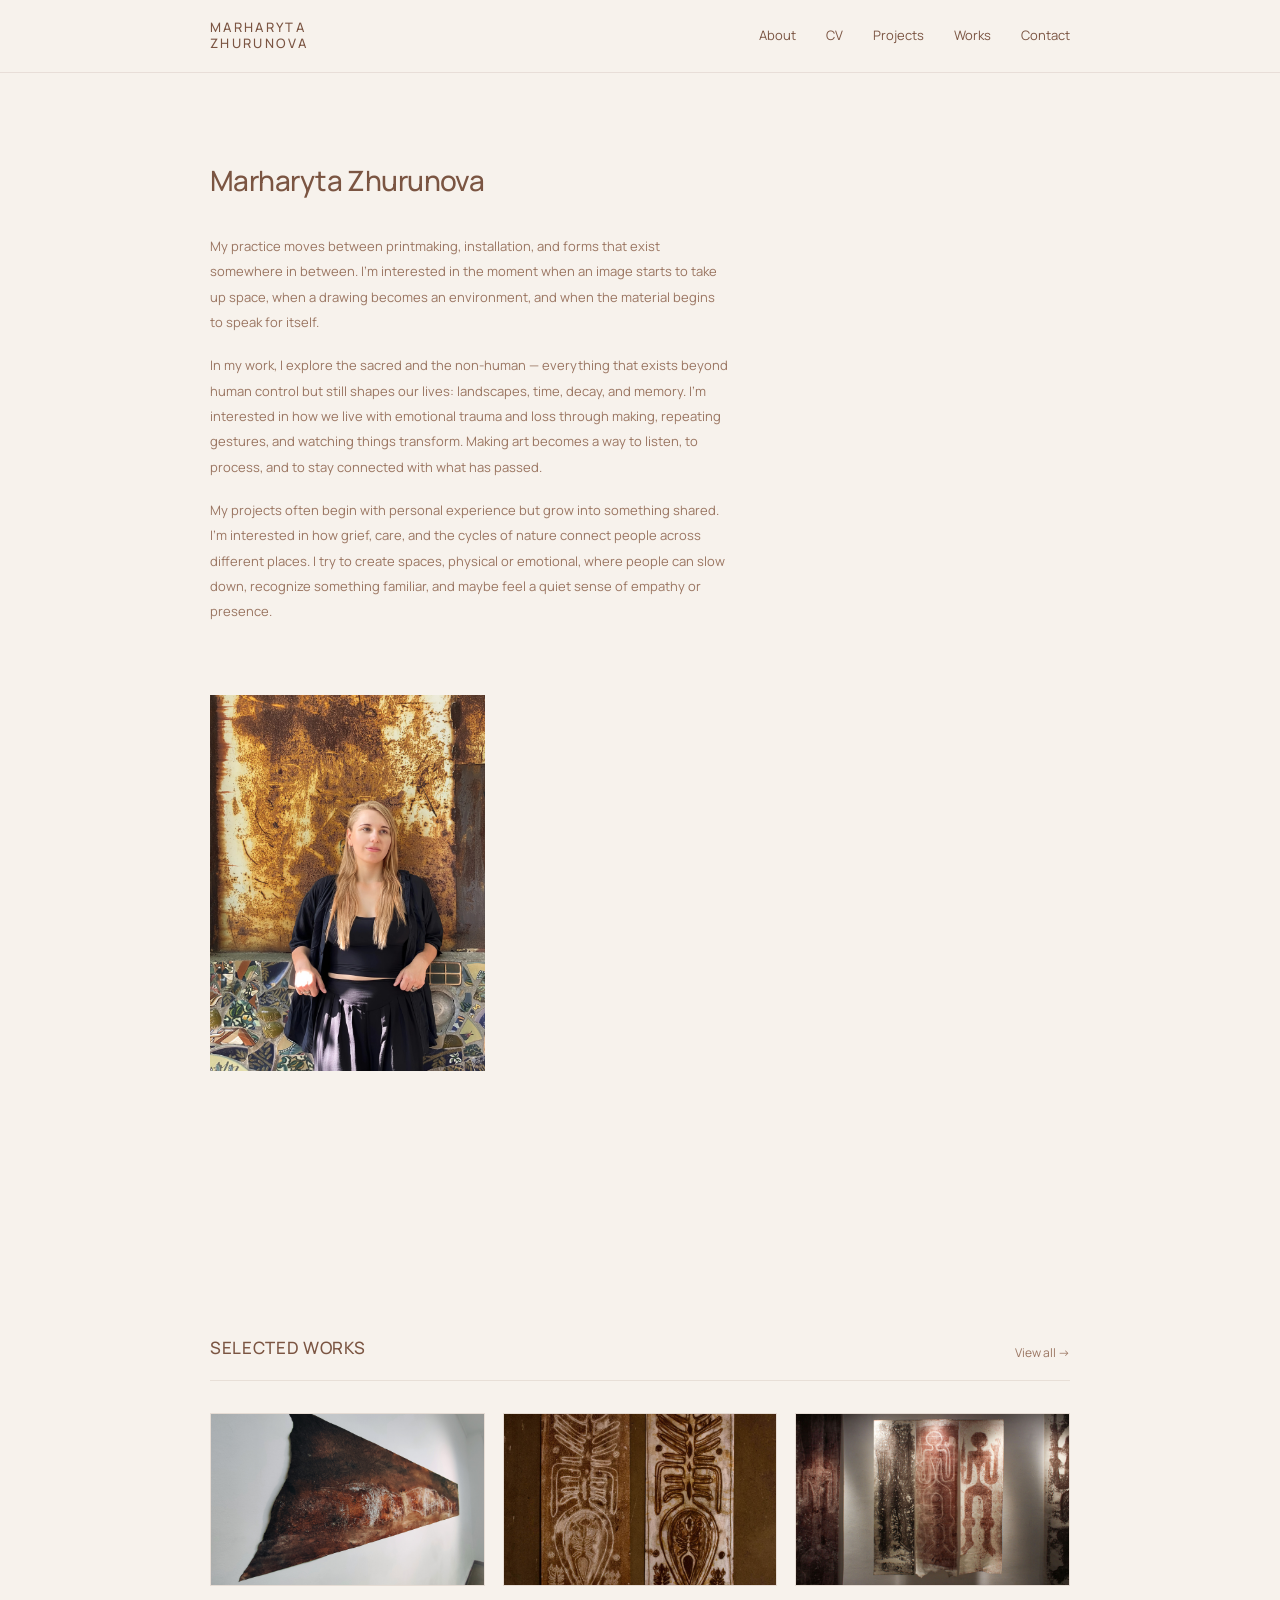
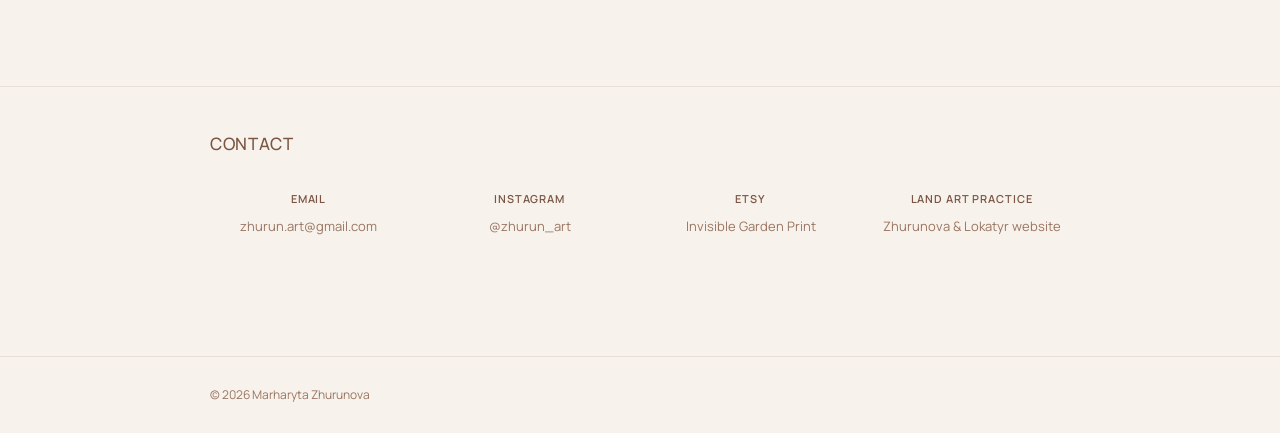
==== commit 09f58464: "Update project links and details in index.html" ====
--- a/index.html
+++ b/index.html
@@ -89,11 +89,8 @@
     <img
         src="assets/artist/photo1.jpg"
         alt="Marharyta Zhurunova"
-    >
-
 </div>
     </div>
-
 </section>
 <section class="selected-works">
 
@@ -116,51 +113,62 @@
 </div>
 
 
-
-
 <div class="works-grid">
 
-    <a href="projects/detection.html" class="work-card">
-
-        <img src="assets/images/projects/detection/cover.jpg" alt="Detection">
+    <a href="projects/project1.html" class="work-card">
+
+        <img
+            src="assets/images/projects/project1_cover.jpg"
+            alt="Disappearing Landscapes"
+        >
 
         <div class="overlay">
 
-            <h3>Detection</h3>
-
-            <span>2024</span>
+            <h3>Disappearing Landscapes</h3>
+
+            <span>2025–now</span>
 
         </div>
 
     </a>
 
-    <a href="projects/rift.html" class="work-card">
-
-        <img src="assets/images/projects/rift/cover.jpg" alt="The Rift">
+
+    <a href="projects/project4.html" class="work-card">
+
+        <img
+            src="assets/images/projects/project4_cover.jpg"
+            alt="Hosts"
+        >
 
         <div class="overlay">
 
-            <h3>The Rift</h3>
-
-            <span>2022</span>
+            <h3>Hosts</h3>
+
+            <span>2021</span>
 
         </div>
 
     </a>
 
-    <a href="projects/return.html" class="work-card">
-
-        <img src="assets/images/projects/return/cover.jpg" alt="Return">
+
+    <a href="projects/project3.html" class="work-card">
+
+        <img
+            src="assets/images/projects/project3_cover.jpg"
+            alt="SAVE ME. HELP ME. PROTECT ME"
+        >
 
         <div class="overlay">
 
-            <h3>Return</h3>
-
-            <span>2019</span>
+            <h3>SAVE ME. HELP ME. PROTECT ME</h3>
+
+            <span>2023</span>
 
         </div>
 
     </a>
+
+</div>
 
 </div>
 
--- a/assets/css/style.css
+++ b/assets/css/style.css
@@ -1920,3 +1920,123 @@
     }
 
 }
+
+/* ===========================================================
+   PROJECTS 2+
+   GALLERY — UNIFORM HORIZONTAL GRID
+=========================================================== */
+
+.project-gallery {
+    display: grid;
+    grid-template-columns: repeat(2, minmax(0, 1fr));
+    gap: 18px;
+
+    width: 82%;
+    max-width: 760px;
+
+    margin: 55px auto 90px;
+}
+
+
+/* Кожне фото — однакова горизонтальна комірка */
+
+.project-gallery a {
+    display: block;
+    width: 100%;
+    aspect-ratio: 4 / 3;
+
+    overflow: hidden;
+
+    margin: 0;
+    padding: 0;
+}
+
+
+/* Усі прев'ю однакового розміру */
+
+.project-gallery img {
+    display: block;
+
+    width: 100%;
+    height: 100%;
+
+    margin: 0;
+    padding: 0;
+
+    object-fit: cover;
+
+    cursor: pointer;
+
+    transition: opacity 0.25s ease;
+}
+
+.project-gallery img:hover {
+    opacity: 0.88;
+}
+
+
+/* ===========================================================
+   PROJECT COVER
+=========================================================== */
+
+.project-cover {
+    display: block;
+
+    width: auto;
+    max-width: 650px;
+    max-height: 650px;
+
+    height: auto;
+
+    margin: 50px auto 45px;
+
+    object-fit: contain;
+}
+
+
+/* ===========================================================
+   TABLET
+=========================================================== */
+
+@media (max-width: 900px) {
+
+    .project-gallery {
+        width: 90%;
+        gap: 14px;
+    }
+
+    .project-cover {
+        max-width: 600px;
+        max-height: 600px;
+    }
+}
+
+
+/* ===========================================================
+   MOBILE
+=========================================================== */
+
+@media (max-width: 600px) {
+
+    .project-gallery {
+        width: 100%;
+        grid-template-columns: 1fr;
+        gap: 14px;
+
+        margin-top: 40px;
+        margin-bottom: 60px;
+    }
+
+    .project-gallery a {
+        aspect-ratio: 4 / 3;
+    }
+
+    .project-cover {
+        width: 100%;
+        max-width: 100%;
+        max-height: none;
+
+        margin-top: 35px;
+        margin-bottom: 35px;
+    }
+}
